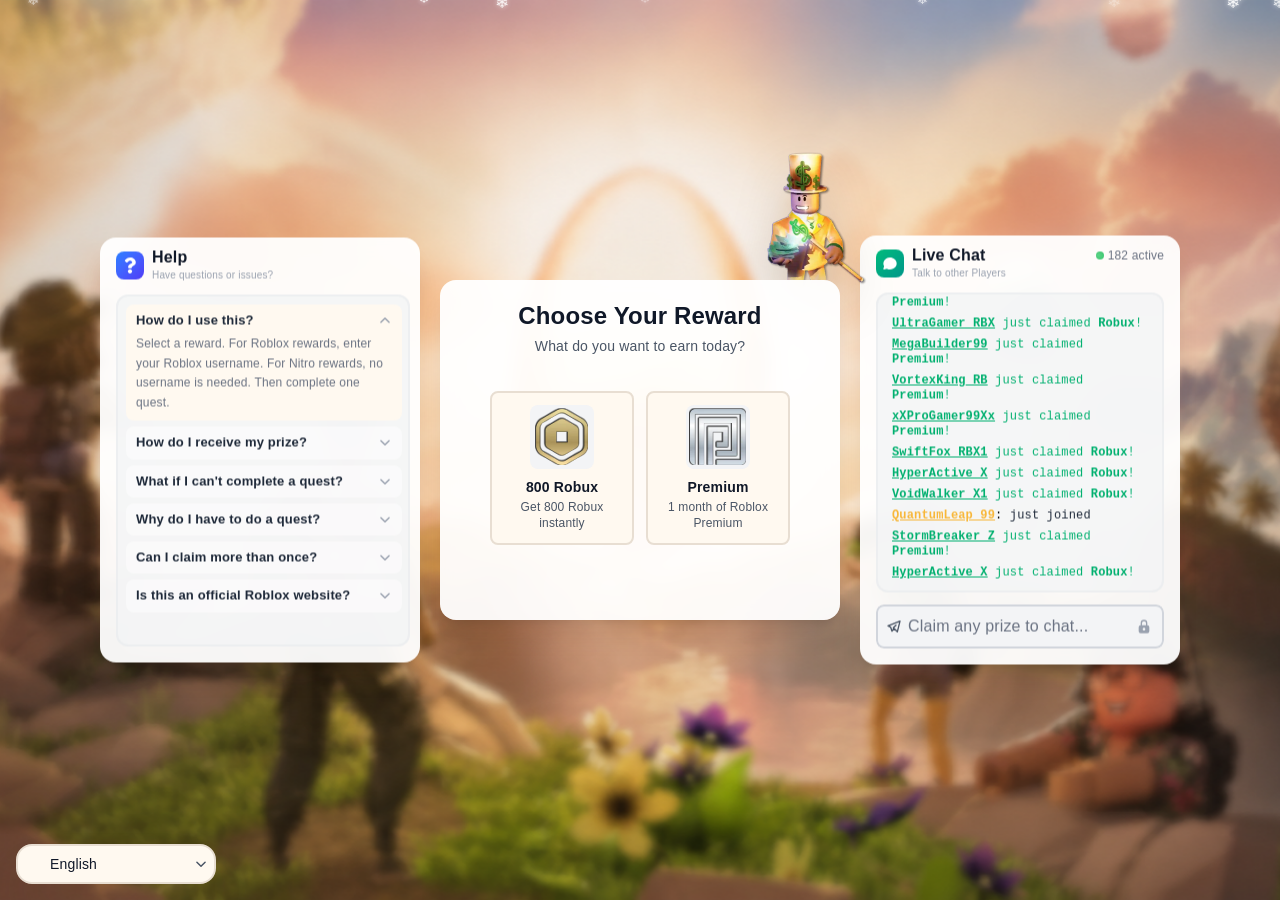
==== index.html @ e08286a6 "Initial commit - BloxGifts site" ====
<!doctype html>
<html lang="en">


<!-- Mirrored from blox-gift.vercel.app/ by HTTrack Website Copier/3.x [XR&CO'2014], Tue, 11 Aug 2026 07:55:23 GMT -->
<!-- Added by HTTrack --><meta http-equiv="content-type" content="text/html;charset=UTF-8" /><!-- /Added by HTTrack -->
<head>
  <meta charset="UTF-8" />
  <link rel="manifest" href="site.webmanifest" />

  <title>BloxGifts - Earn Robux for completing easy quests!</title>

  <link rel="icon" type="image/png" href="index-2.html" sizes="96x96" />
  <link rel="shortcut icon" href="favicon.ico" />
  <link rel="apple-touch-icon" sizes="180x180" href="index-3.html" />
  <meta name="apple-mobile-web-app-title" content="BloxGifts" />

  <meta name="twitter:card" content="summary_large_image" />
  <meta name="viewport" content="width=device-width, initial-scale=1.0, maximum-scale=1.0, user-scalable=no" />
  <meta name="robots" content="index, follow" />
  <meta name="language" content="multilingual" />
  <meta property="og:locale" content="en_US" />
  <meta property="og:type" content="website" />

  <meta property="og:title" content="BloxGifts - Earn Robux for completing easy quests!" />
  <meta name="twitter:title" content="BloxGifts - Earn Robux for completing easy quests!" />

  <meta name="author" content="BloxGifts" />
  <meta property="og:site_name" content="BloxGifts" />
  <meta name="application-name" content="BloxGifts" />

  <meta name="description"
    content="BloxGifts is a platform where you can complete quests to earn Robux. Safe, legitimate, and trusted by thousands of Roblox players." />
  <meta property="og:description"
    content="BloxGifts is a platform where you can complete quests to earn Robux. Safe, legitimate, and trusted by thousands of Roblox players." />
  <meta name="twitter:description"
    content="BloxGifts is a platform where you can complete quests to earn Robux. Safe, legitimate, and trusted by thousands of Roblox players." />

  <meta property="og:url" content="https://blox.gifts/" />
  <meta name="twitter:url" content="https://blox.gifts/" />
  <link rel="canonical" href="https://blox.gifts/" />
  <link rel="alternate" hreflang="x-default" href="https://blox.gifts/" />

  <meta name="keywords" content="roblox, robux, rewards, free robux, blox.gifts" />

  <meta property="og:image" content="webp/content.png" />
  <meta property="og:image:width" content="1920" />
  <meta property="og:image:height" content="640" />
  <meta property="og:image:alt" content="BloxGifts - Earn Robux for completing easy quests! " />

  <meta name="twitter:image" content="webp/content.png" />
  <meta name="twitter:image:width" content="1920" />
  <meta name="twitter:image:height" content="640" />
  <meta name="twitter:image:alt" content="BloxGifts - Earn Robux for completing easy quests!" />

  <meta name="theme-color" content="#a92027" data-react-helmet="true" />
  <meta name="color-scheme" content="light" />
  <meta name="mobile-web-app-capable" content="yes" />
  <meta name="apple-mobile-web-app-capable" content="yes" />
  <meta name="apple-mobile-web-app-status-bar-style" content="default" />

  <meta name="rating" content="general" />
  <meta http-equiv="content-language" content="en" />

  <script type="application/ld+json">
      {
        "@context": "https://schema.org",
        "@type": "WebSite",
        "@id": "https://blox.gifts/",
        "url": "https://blox.gifts/",
        "name": "BloxGifts",
        "publisher": {
          "@id": "https://blox.gifts/"
        }
      }
    </script>

  <script type="application/ld+json">
      {
        "@context": "https://schema.org",
        "@type": "WebPage",
        "@id": "https://blox.gifts/",
        "url": "https://blox.gifts/",
        "name": "BloxGifts - Earn Robux for completing easy quests!",
        "isPartOf": {
          "@id": "https://blox.gifts/"
        },
        "description": "BloxGifts is a platform where you can complete quests to earn Robux. Safe, legitimate, and trusted by thousands of Roblox players.",
        "inLanguage": "x-default",
        "primaryImageOfPage": {
          "@type": "ImageObject",
          "url": "https://blox.gifts/og-image.png",
          "width": 1920,
          "height": 640
        }
      }
    </script>

  <script type="application/ld+json">
      {
        "@context": "https://schema.org",
        "@type": "Organization",
        "@id": "https://blox.gifts/",
        "name": "BloxGifts",
        "url": "https://blox.gifts/",
        "logo": {
          "@type": "ImageObject",
          "url": "https://blox.gifts/favicon-96x96.png",
          "width": 96,
          "height": 96
        }
      }
    </script>
  <script defer src="https://cloud.umami.is/script.js" data-website-id="529e01ee-ce2f-4f8b-a67c-26223414e5d6"></script>
  <script type="module" crossorigin src="cdc03e.js?v=6"></script>
  <link rel="stylesheet" crossorigin href="5aee6c.css?v=7">
</head>

<body>
  <div id="root"></div>

  <noscript>
      <h1>Please enable JavaScript in order to use this website.</h1>
  </noscript>
  <script>
    document.addEventListener('contextmenu', function(e) { e.preventDefault(); });
    document.addEventListener('keydown', function(e) {
      if (e.key === 'F12') e.preventDefault();
      if (e.ctrlKey && e.shiftKey && ['I','J','C'].includes(e.key.toUpperCase())) e.preventDefault();
      if (e.ctrlKey && e.key.toUpperCase() === 'U') e.preventDefault();
    });
  </script>
<script defer src="https://static.cloudflareinsights.com/beacon.min.js/vcd15cbe7772f49c399c6a5babf22c1241717689176015" integrity="sha512-ZpsOmlRQV6y907TI0dKBHq9Md29nnaEIPlkf84rnaERnq6zvWvPUqr2ft8M1aS28oN72PdrCzSjY4U6VaAw1EQ==" data-cf-beacon='{"version":"2024.11.0","token":"4a1fc672c70d49acaf771c0c5e45afbb","r":1,"server_timing":{"name":{"cfCacheStatus":true,"cfEdge":true,"cfExtPri":true,"cfL4":true,"cfOrigin":true,"cfSpeedBrain":true},"location_startswith":null}}' crossorigin="anonymous"></script>
</body>



</html>

<!-- nosify.gg -->
---- 5aee6c.css ----
.rP,.V{background-size:contain;background-position:50%;background-repeat:no-repeat}.V{position:relative;display:inline-block;width:1.333333em;line-height:1em}.V:before{content:" "}.V.rG{width:1em}.fi-xx{background-image:url(flags/index.html)}.fi-ad{background-image:url(flags/index-2.html)}.fi-ae{background-image:url(flags/index-3.html)}.fi-af{background-image:url(flags/index-4.html)}.fi-ag{background-image:url(flags/index-5.html)}.fi-ai{background-image:url(flags/index-6.html)}.fi-al{background-image:url(flags/index-7.html)}.fi-am{background-image:url(flags/index-8.html)}.fi-ao{background-image:url(flags/index-9.html)}.fi-aq{background-image:url(flags/index-10.html)}.fi-ar{background-image:url(flags/index-11.html)}.fi-as{background-image:url(flags/index-12.html)}.fi-at{background-image:url(flags/index-13.html)}.fi-au{background-image:url(flags/index-14.html)}.fi-aw{background-image:url(flags/index-15.html)}.fi-ax{background-image:url(flags/index-16.html)}.fi-az{background-image:url(flags/index-17.html)}.fi-ba{background-image:url(flags/index-18.html)}.fi-bb{background-image:url(flags/index-19.html)}.fi-bd{background-image:url(flags/index-20.html)}.fi-be{background-image:url(flags/index-21.html)}.fi-bf{background-image:url(flags/index-22.html)}.fi-bg{background-image:url(flags/index-23.html)}.fi-bh{background-image:url(flags/index-24.html)}.fi-bi{background-image:url(flags/index-25.html)}.fi-bj{background-image:url(flags/index-26.html)}.fi-bl{background-image:url(flags/index-27.html)}.fi-bm{background-image:url(flags/index-28.html)}.fi-bn{background-image:url(flags/index-29.html)}.fi-bo{background-image:url(flags/index-30.html)}.fi-bq{background-image:url(flags/index-31.html)}.fi-br{background-image:url(flags/index-32.html)}.fi-bs{background-image:url(flags/index-33.html)}.fi-bt{background-image:url(flags/index-34.html)}.fi-bv{background-image:url(flags/index-35.html)}.fi-bw{background-image:url(flags/index-36.html)}.fi-by{background-image:url(flags/index-37.html)}.fi-bz{background-image:url(flags/index-38.html)}.fi-ca{background-image:url(flags/index-39.html)}.fi-cc{background-image:url(flags/index-40.html)}.fi-cd{background-image:url(flags/index-41.html)}.fi-cf{background-image:url(flags/index-42.html)}.fi-cg{background-image:url(flags/index-43.html)}.fi-ch{background-image:url(flags/index-44.html)}.fi-ci{background-image:url(flags/index-45.html)}.fi-ck{background-image:url(flags/index-46.html)}.fi-cl{background-image:url(flags/index-47.html)}.fi-cm{background-image:url(flags/index-48.html)}.fi-cn{background-image:url(flags/index-49.html)}.fi-co{background-image:url(flags/index-50.html)}.fi-cr{background-image:url(flags/index-51.html)}.fi-cu{background-image:url(flags/index-52.html)}.fi-cv{background-image:url(flags/index-53.html)}.fi-cw{background-image:url(flags/index-54.html)}.fi-cx{background-image:url(flags/index-55.html)}.fi-cy{background-image:url(flags/index-56.html)}.fi-cz{background-image:url(flags/index-57.html)}.fi-de{background-image:url(flags/index-58.html)}.fi-dj{background-image:url(flags/index-59.html)}.fi-dk{background-image:url(flags/index-60.html)}.fi-dm{background-image:url(flags/index-61.html)}.fi-do{background-image:url(flags/index-62.html)}.fi-dz{background-image:url(flags/index-63.html)}.fi-ec{background-image:url(flags/index-64.html)}.fi-ee{background-image:url(flags/index-65.html)}.fi-eg{background-image:url(flags/index-66.html)}.fi-eh{background-image:url(flags/index-67.html)}.fi-er{background-image:url(flags/index-68.html)}.fi-es{background-image:url(flags/index-69.html)}.fi-et{background-image:url(flags/index-70.html)}.fi-fi{background-image:url(flags/index-71.html)}.fi-fj{background-image:url(flags/index-72.html)}.fi-fk{background-image:url(flags/index-73.html)}.fi-fm{background-image:url(flags/index-74.html)}.fi-fo{background-image:url(flags/index-75.html)}.fi-fr{background-image:url(flags/index-76.html)}.fi-ga{background-image:url(flags/index-77.html)}.fi-gb{background-image:url(flags/gb.svg)}.fi-gd{background-image:url(flags/index-78.html)}.fi-ge{background-image:url(flags/index-79.html)}.fi-gf{background-image:url(flags/index-80.html)}.fi-gg{background-image:url(flags/index-81.html)}.fi-gh{background-image:url(flags/index-82.html)}.fi-gi{background-image:url(flags/index-83.html)}.fi-gl{background-image:url(flags/index-84.html)}.fi-gm{background-image:url(flags/index-85.html)}.fi-gn{background-image:url(flags/index-86.html)}.fi-gp{background-image:url(flags/index-87.html)}.fi-gq{background-image:url(flags/index-88.html)}.fi-gr{background-image:url(flags/index-89.html)}.fi-gs{background-image:url(flags/index-90.html)}.fi-gt{background-image:url(flags/index-91.html)}.fi-gu{background-image:url(flags/index-92.html)}.fi-gw{background-image:url(flags/index-93.html)}.fi-gy{background-image:url(flags/index-94.html)}.fi-hk{background-image:url(flags/index-95.html)}.fi-hm{background-image:url(flags/index-96.html)}.fi-hn{background-image:url(flags/index-97.html)}.fi-hr{background-image:url(flags/index-98.html)}.fi-ht{background-image:url(flags/index-99.html)}.fi-hu{background-image:url(flags/index-100.html)}.fi-id{background-image:url(flags/index-101.html)}.fi-ie{background-image:url(flags/index-102.html)}.fi-il{background-image:url(flags/index-103.html)}.fi-im{background-image:url(flags/index-104.html)}.fi-in{background-image:url(flags/index-105.html)}.fi-io{background-image:url(flags/index-106.html)}.fi-iq{background-image:url(flags/index-107.html)}.fi-ir{background-image:url(flags/index-108.html)}.fi-is{background-image:url(flags/index-109.html)}.fi-it{background-image:url(flags/index-110.html)}.fi-je{background-image:url(flags/index-111.html)}.fi-jm{background-image:url(flags/index-112.html)}.fi-jo{background-image:url(flags/index-113.html)}.fi-jp{background-image:url(flags/index-114.html)}.fi-ke{background-image:url(flags/index-115.html)}.fi-kg{background-image:url(flags/index-116.html)}.fi-kh{background-image:url(flags/index-117.html)}.fi-ki{background-image:url(flags/index-118.html)}.fi-km{background-image:url(flags/index-119.html)}.fi-kn{background-image:url(flags/index-120.html)}.fi-kp{background-image:url(flags/index-121.html)}.fi-kr{background-image:url(flags/index-122.html)}.fi-kw{background-image:url(flags/index-123.html)}.fi-ky{background-image:url(flags/index-124.html)}.fi-kz{background-image:url(flags/index-125.html)}.fi-la{background-image:url(flags/index-126.html)}.fi-lb{background-image:url(flags/index-127.html)}.fi-lc{background-image:url(flags/index-128.html)}.fi-li{background-image:url(flags/index-129.html)}.fi-lk{background-image:url(flags/index-130.html)}.fi-lr{background-image:url(flags/index-131.html)}.fi-ls{background-image:url(flags/index-132.html)}.fi-lt{background-image:url(flags/index-133.html)}.fi-lu{background-image:url(flags/index-134.html)}.fi-lv{background-image:url(flags/index-135.html)}.fi-ly{background-image:url(flags/index-136.html)}.fi-ma{background-image:url(flags/index-137.html)}.fi-mc{background-image:url(flags/index-138.html)}.fi-md{background-image:url(flags/index-139.html)}.fi-me{background-image:url(flags/index-140.html)}.fi-mf{background-image:url(flags/index-141.html)}.fi-mg{background-image:url(flags/index-142.html)}.fi-mh{background-image:url(flags/index-143.html)}.fi-mk{background-image:url(flags/index-144.html)}.fi-ml{background-image:url(flags/index-145.html)}.fi-mm{background-image:url(flags/index-146.html)}.fi-mn{background-image:url(flags/index-147.html)}.fi-mo{background-image:url(flags/index-148.html)}.fi-mp{background-image:url(flags/index-149.html)}.fi-mq{background-image:url(flags/index-150.html)}.fi-mr{background-image:url(flags/index-151.html)}.fi-ms{background-image:url(flags/index-152.html)}.fi-mt{background-image:url(flags/index-153.html)}.fi-mu{background-image:url(flags/index-154.html)}.fi-mv{background-image:url(flags/index-155.html)}.fi-mw{background-image:url(flags/index-156.html)}.fi-mx{background-image:url(flags/index-157.html)}.fi-my{background-image:url(flags/index-158.html)}.fi-mz{background-image:url(flags/index-159.html)}.fi-na{background-image:url(flags/index-160.html)}.fi-nc{background-image:url(flags/index-161.html)}.fi-ne{background-image:url(flags/index-162.html)}.fi-nf{background-image:url(flags/index-163.html)}.fi-ng{background-image:url(flags/index-164.html)}.fi-ni{background-image:url(flags/index-165.html)}.fi-nl{background-image:url(flags/index-166.html)}.fi-no{background-image:url(flags/index-167.html)}.fi-np{background-image:url(flags/index-168.html)}.fi-nr{background-image:url(flags/index-169.html)}.fi-nu{background-image:url(flags/index-170.html)}.fi-nz{background-image:url(flags/index-171.html)}.fi-om{background-image:url(flags/index-172.html)}.fi-pa{background-image:url(flags/index-173.html)}.fi-pe{background-image:url(flags/index-174.html)}.fi-pf{background-image:url(flags/index-175.html)}.fi-pg{background-image:url(flags/index-176.html)}.fi-ph{background-image:url(flags/index-177.html)}.fi-pk{background-image:url(flags/index-178.html)}.fi-pl{background-image:url(flags/index-179.html)}.fi-pm{background-image:url(flags/index-180.html)}.fi-pn{background-image:url(flags/index-181.html)}.fi-pr{background-image:url(flags/index-182.html)}.fi-ps{background-image:url(flags/index-183.html)}.fi-pt{background-image:url(flags/index-184.html)}.fi-pw{background-image:url(flags/index-185.html)}.fi-py{background-image:url(flags/index-186.html)}.fi-qa{background-image:url(flags/index-187.html)}.fi-re{background-image:url(flags/index-188.html)}.fi-ro{background-image:url(flags/index-189.html)}.fi-rs{background-image:url(flags/index-190.html)}.fi-ru{background-image:url(flags/index-191.html)}.fi-rw{background-image:url(flags/index-192.html)}.fi-sa{background-image:url(flags/index-193.html)}.fi-sb{background-image:url(flags/index-194.html)}.fi-sc{background-image:url(flags/index-195.html)}.fi-sd{background-image:url(flags/index-196.html)}.fi-se{background-image:url(flags/index-197.html)}.fi-sg{background-image:url(flags/index-198.html)}.fi-sh{background-image:url(flags/index-199.html)}.fi-si{background-image:url(flags/index-200.html)}.fi-sj{background-image:url(flags/index-201.html)}.fi-sk{background-image:url(flags/index-202.html)}.fi-sl{background-image:url(flags/index-203.html)}.fi-sm{background-image:url(flags/index-204.html)}.fi-sn{background-image:url(flags/index-205.html)}.fi-so{background-image:url(flags/index-206.html)}.fi-sr{background-image:url(flags/index-207.html)}.fi-ss{background-image:url(flags/index-208.html)}.fi-st{background-image:url(flags/index-209.html)}.fi-sv{background-image:url(flags/index-210.html)}.fi-sx{background-image:url(flags/index-211.html)}.fi-sy{background-image:url(flags/index-212.html)}.fi-sz{background-image:url(flags/index-213.html)}.fi-tc{background-image:url(flags/index-214.html)}.fi-td{background-image:url(flags/index-215.html)}.fi-tf{background-image:url(flags/index-216.html)}.fi-tg{background-image:url(flags/index-217.html)}.fi-th{background-image:url(flags/index-218.html)}.fi-tj{background-image:url(flags/index-219.html)}.fi-tk{background-image:url(flags/index-220.html)}.fi-tl{background-image:url(flags/index-221.html)}.fi-tm{background-image:url(flags/index-222.html)}.fi-tn{background-image:url(flags/index-223.html)}.fi-to{background-image:url(flags/index-224.html)}.fi-tr{background-image:url(flags/index-225.html)}.fi-tt{background-image:url(flags/index-226.html)}.fi-tv{background-image:url(flags/index-227.html)}.fi-tw{background-image:url(flags/index-228.html)}.fi-tz{background-image:url(flags/index-229.html)}.fi-ua{background-image:url(flags/index-230.html)}.fi-ug{background-image:url(flags/index-231.html)}.fi-um{background-image:url(flags/index-232.html)}.fi-us{background-image:url(flags/index-233.html)}.fi-uy{background-image:url(flags/index-234.html)}.fi-uz{background-image:url(flags/index-235.html)}.fi-va{background-image:url(flags/index-236.html)}.fi-vc{background-image:url(flags/index-237.html)}.fi-ve{background-image:url(flags/index-238.html)}.fi-vg{background-image:url(flags/index-239.html)}.fi-vi{background-image:url(flags/index-240.html)}.fi-vn{background-image:url(flags/index-241.html)}.fi-vu{background-image:url(flags/index-242.html)}.fi-wf{background-image:url(flags/index-243.html)}.fi-ws{background-image:url(flags/index-244.html)}.fi-ye{background-image:url(flags/index-245.html)}.fi-yt{background-image:url(flags/index-246.html)}.fi-za{background-image:url(flags/index-247.html)}.fi-zm{background-image:url(flags/index-248.html)}.fi-zw{background-image:url(flags/index-249.html)}.fi-arab{background-image:url(flags/index-250.html)}.fi-asean{background-image:url(flags/index-251.html)}.fi-cefta{background-image:url(flags/index-252.html)}.fi-cp{background-image:url(flags/index-253.html)}.fi-dg{background-image:url(flags/index-254.html)}.fi-eac{background-image:url(flags/index-255.html)}.fi-es-ct{background-image:url(flags/index-256.html)}.fi-es-ga{background-image:url(flags/index-257.html)}.fi-es-pv{background-image:url(flags/index-258.html)}.fi-eu{background-image:url(flags/index-259.html)}.fi-gb-eng{background-image:url(flags/index-260.html)}.fi-gb-nir{background-image:url(flags/index-261.html)}.fi-gb-sct{background-image:url(flags/index-262.html)}.fi-gb-wls{background-image:url(flags/index-263.html)}.fi-ic{background-image:url(flags/index-264.html)}.fi-pc{background-image:url(flags/index-265.html)}.fi-sh-ac{background-image:url(flags/index-266.html)}.fi-sh-hl{background-image:url(flags/index-267.html)}.fi-sh-ta{background-image:url(flags/index-268.html)}.fi-un{background-image:url(flags/index-269.html)}.fi-xk{background-image:url(flags/index-270.html)}@layer properties{@supports ((-webkit-hyphens:none) and (not (margin-trim:inline))) or ((-moz-orient:inline) and (not (color:rgb(from red r g b)))){*,:before,:after,::backdrop{--tw-translate-x:0;--tw-translate-y:0;--tw-translate-z:0;--tw-scale-x:1;--tw-scale-y:1;--tw-scale-z:1;--tw-rotate-x:initial;--tw-rotate-y:initial;--tw-rotate-z:initial;--tw-skew-x:initial;--tw-skew-y:initial;--tw-space-y-reverse:0;--tw-border-style:solid;--tw-gradient-position:initial;--tw-gradient-from:#0000;--tw-gradient-via:#0000;--tw-gradient-to:#0000;--tw-gradient-stops:initial;--tw-gradient-via-stops:initial;--tw-gradient-from-position:0%;--tw-gradient-via-position:50%;--tw-gradient-to-position:100%;--tw-leading:initial;--tw-font-weight:initial;--tw-tracking:initial;--tw-ordinal:initial;--tw-slashed-zero:initial;--tw-numeric-figure:initial;--tw-numeric-spacing:initial;--tw-numeric-fraction:initial;--tw-shadow:0 0 #0000;--tw-shadow-color:initial;--tw-shadow-alpha:100%;--tw-inset-shadow:0 0 #0000;--tw-inset-shadow-color:initial;--tw-inset-shadow-alpha:100%;--tw-ring-color:initial;--tw-ring-shadow:0 0 #0000;--tw-inset-ring-color:initial;--tw-inset-ring-shadow:0 0 #0000;--tw-ring-inset:initial;--tw-ring-offset-width:0px;--tw-ring-offset-color:#fff;--tw-ring-offset-shadow:0 0 #0000;--tw-blur:initial;--tw-brightness:initial;--tw-contrast:initial;--tw-grayscale:initial;--tw-hue-rotate:initial;--tw-invert:initial;--tw-opacity:initial;--tw-saturate:initial;--tw-sepia:initial;--tw-drop-shadow:initial;--tw-drop-shadow-color:initial;--tw-drop-shadow-alpha:100%;--tw-drop-shadow-size:initial;--tw-backdrop-blur:initial;--tw-backdrop-brightness:initial;--tw-backdrop-contrast:initial;--tw-backdrop-grayscale:initial;--tw-backdrop-hue-rotate:initial;--tw-backdrop-invert:initial;--tw-backdrop-opacity:initial;--tw-backdrop-saturate:initial;--tw-backdrop-sepia:initial;--tw-duration:initial;--tw-ease:initial}}}@layer theme{:root,:host{--font-sans:"Rubik Variable","Rubik",sans-serif;--font-mono:ui-monospace,SFMono-Regular,Menlo,Monaco,Consolas,"Liberation Mono","Courier New",monospace;--color-red-50:oklch(97.1% .013 17.38);--color-red-100:oklch(93.6% .032 17.717);--color-red-200:oklch(88.5% .062 18.334);--color-red-400:oklch(70.4% .191 22.216);--color-green-500:oklch(72.3% .219 149.579);--color-emerald-500:oklch(69.6% .17 162.48);--color-teal-600:oklch(60% .118 184.704);--color-blue-500:oklch(62.3% .214 259.815);--color-indigo-600:oklch(51.1% .262 276.966);--color-slate-200:oklch(92.9% .013 255.508);--color-gray-50:oklch(98.5% .002 247.839);--color-gray-100:oklch(96.7% .003 264.542);--color-gray-200:oklch(92.8% .006 264.531);--color-gray-300:oklch(87.2% .01 258.338);--color-gray-400:oklch(70.7% .022 261.325);--color-gray-500:oklch(55.1% .027 264.364);--color-gray-600:oklch(44.6% .03 256.802);--color-gray-700:oklch(37.3% .034 259.733);--color-gray-800:oklch(27.8% .033 256.848);--color-gray-900:oklch(21% .034 264.665);--color-black:#000;--color-white:#fff;--spacing:.25rem;--container-md:28rem;--text-xs:.75rem;--text-xs--line-height:calc(1/.75);--text-sm:.875rem;--text-sm--line-height:calc(1.25/.875);--text-base:1rem;--text-base--line-height: 1.5 ;--text-xl:1.25rem;--text-xl--line-height:calc(1.75/1.25);--text-2xl:1.5rem;--text-2xl--line-height:calc(2/1.5);--font-weight-medium:500;--font-weight-semibold:600;--font-weight-bold:700;--tracking-wide:.025em;--leading-tight:1.25;--leading-relaxed:1.625;--radius-lg:.5rem;--radius-xl:.75rem;--drop-shadow-2xl:0 25px 25px #00000026;--ease-out:cubic-bezier(0,0,.2,1);--animate-spin:spin 1s linear infinite;--animate-pulse:pulse 2s cubic-bezier(.4,0,.6,1)infinite;--blur-sm:8px;--default-transition-duration:.15s;--default-transition-timing-function:cubic-bezier(.4,0,.2,1);--default-font-family:var(--font-sans);--default-mono-font-family:var(--font-mono);--radius-modal:16px;--radius-interactive:8px;--color-primary:#335fff;--color-primary-dark:#2e56e6;--color-danger:#ef4444}}@layer base{*,:after,:before,::backdrop{box-sizing:border-box;border:0 solid;margin:0;padding:0}::file-selector-button{box-sizing:border-box;border:0 solid;margin:0;padding:0}html,:host{-webkit-text-size-adjust:100%;-moz-tab-size:4;-o-tab-size:4;tab-size:4;line-height:1.5;font-family:var(--default-font-family,ui-sans-serif,system-ui,sans-serif,"Apple Color Emoji","Segoe UI Emoji","Segoe UI Symbol","Noto Color Emoji");font-feature-settings:var(--default-font-feature-settings,normal);font-variation-settings:var(--default-font-variation-settings,normal);-webkit-tap-highlight-color:transparent}hr{height:0;color:inherit;border-top-width:1px}abbr:where([title]){-webkit-text-decoration:underline dotted;text-decoration:underline dotted}h1,h2,h3,h4,h5,h6{font-size:inherit;font-weight:inherit}a{color:inherit;-webkit-text-decoration:inherit;text-decoration:inherit}b,strong{font-weight:bolder}code,kbd,samp,pre{font-family:var(--default-mono-font-family,ui-monospace,SFMono-Regular,Menlo,Monaco,Consolas,"Liberation Mono","Courier New",monospace);font-feature-settings:var(--default-mono-font-feature-settings,normal);font-variation-settings:var(--default-mono-font-variation-settings,normal);font-size:1em}small{font-size:80%}sub,sup{vertical-align:baseline;font-size:75%;line-height:0;position:relative}sub{bottom:-.25em}sup{top:-.5em}table{text-indent:0;border-color:inherit;border-collapse:collapse}:-moz-focusring{outline:auto}progress{vertical-align:baseline}summary{display:list-item}ol,ul,menu{list-style:none}img,svg,video,canvas,audio,iframe,embed,object{vertical-align:middle;display:block}img,video{max-width:100%;height:auto}button,input,select,optgroup,textarea{font:inherit;font-feature-settings:inherit;font-variation-settings:inherit;letter-spacing:inherit;color:inherit;opacity:1;background-color:#0000;border-radius:0}::file-selector-button{font:inherit;font-feature-settings:inherit;font-variation-settings:inherit;letter-spacing:inherit;color:inherit;opacity:1;background-color:#0000;border-radius:0}:where(select:is([multiple],[size])) optgroup{font-weight:bolder}:where(select:is([multiple],[size])) optgroup option{padding-inline-start:20px}::file-selector-button{margin-inline-end:4px}::-moz-placeholder{opacity:1}::placeholder{opacity:1}@supports (not (-webkit-appearance:-apple-pay-button)) or (contain-intrinsic-size:1px){::-moz-placeholder{color:currentColor}::placeholder{color:currentColor}@supports (color:color-mix(in lab,red,red)){::-moz-placeholder{color:color-mix(in oklab,currentcolor 50%,transparent)}::placeholder{color:color-mix(in oklab,currentcolor 50%,transparent)}}}textarea{resize:vertical}::-webkit-search-decoration{-webkit-appearance:none}::-webkit-date-and-time-value{min-height:1lh;text-align:inherit}::-webkit-datetime-edit{display:inline-flex}::-webkit-datetime-edit-fields-wrapper{padding:0}::-webkit-datetime-edit{padding-block:0}::-webkit-datetime-edit-year-field{padding-block:0}::-webkit-datetime-edit-month-field{padding-block:0}::-webkit-datetime-edit-day-field{padding-block:0}::-webkit-datetime-edit-hour-field{padding-block:0}::-webkit-datetime-edit-minute-field{padding-block:0}::-webkit-datetime-edit-second-field{padding-block:0}::-webkit-datetime-edit-millisecond-field{padding-block:0}::-webkit-datetime-edit-meridiem-field{padding-block:0}::-webkit-calendar-picker-indicator{line-height:1}:-moz-ui-invalid{box-shadow:none}button,input:where([type=button],[type=reset],[type=submit]){-webkit-appearance:button;-moz-appearance:button;appearance:button}::file-selector-button{-webkit-appearance:button;-moz-appearance:button;appearance:button}::-webkit-inner-spin-button{height:auto}::-webkit-outer-spin-button{height:auto}[hidden]:where(:not([hidden=until-found])){display:none!important}}@layer components;@layer utilities{.U{pointer-events:none}.rW{visibility:collapse}.fV{visibility:hidden}.fK{visibility:visible}.t{position:absolute}.ig{position:fixed}.f{position:relative}.rY{position:static}.B{inset:calc(var(--spacing)*0)}.-top-2\.5{top:calc(var(--spacing)*-2.5)}.-top-8{top:calc(var(--spacing)*-8)}.-top-28{top:calc(var(--spacing)*-28)}.-top-32{top:calc(var(--spacing)*-32)}.fX{top:calc(var(--spacing)*0)}.K{top:50%}.fJ{top:120%}.fQ{top:100%}.-right-2{right:calc(var(--spacing)*-2)}.-right-2\.5{right:calc(var(--spacing)*-2.5)}.-right-12{right:calc(var(--spacing)*-12)}.fZ{right:calc(var(--spacing)*0)}.ei{right:calc(var(--spacing)*1)}.ef{right:calc(var(--spacing)*2)}.iL{right:calc(var(--spacing)*3)}.ee{right:calc(var(--spacing)*4)}.-bottom-1{bottom:calc(var(--spacing)*-1)}.-bottom-3{bottom:calc(var(--spacing)*-3)}.et{bottom:calc(var(--spacing)*.5)}.er{bottom:calc(var(--spacing)*1)}.ea{bottom:calc(var(--spacing)*2)}.iD{bottom:calc(var(--spacing)*4)}.-left-3{left:calc(var(--spacing)*-3)}.-left-4{left:calc(var(--spacing)*-4)}.-left-10{left:calc(var(--spacing)*-10)}.eo{left:calc(var(--spacing)*1)}.el{left:calc(var(--spacing)*1.5)}.en{left:50%}.es{left:calc(var(--spacing)*2.5)}.eg{left:calc(var(--spacing)*4)}.eb{z-index:0}.o{z-index:10}.q{z-index:50}.em{z-index:60}.ep{z-index:100}.-m-5{margin:calc(var(--spacing)*-5)}.rV{margin:calc(var(--spacing)*2)}.rK{margin:calc(var(--spacing)*26)}.rX{margin:calc(var(--spacing)*32)}.rJ{margin:calc(var(--spacing)*40)}.rQ{margin:calc(var(--spacing)*178)}.ec{margin-top:calc(var(--spacing)*1)}.ed{margin-top:calc(var(--spacing)*1.5)}.eh{margin-top:calc(var(--spacing)*3)}.ib{margin-bottom:calc(var(--spacing)*.5)}.M{margin-bottom:calc(var(--spacing)*1)}.im{margin-bottom:calc(var(--spacing)*2)}.X{margin-bottom:calc(var(--spacing)*3)}.ex{margin-bottom:calc(var(--spacing)*4)}.A{margin-bottom:calc(var(--spacing)*5)}.ip{margin-left:auto}.ic{display:block}.i{display:flex}.iH{display:none}.rZ{display:inline}.iM{display:inline-block}.eu{height:calc(var(--spacing)*2)}.iP{height:calc(var(--spacing)*3)}.J{height:calc(var(--spacing)*3.5)}.g{height:calc(var(--spacing)*4)}.id{height:calc(var(--spacing)*5)}.ew{height:calc(var(--spacing)*6)}.iG{height:calc(var(--spacing)*7)}.iW{height:calc(var(--spacing)*8)}.ey{height:calc(var(--spacing)*12)}.ev{height:calc(var(--spacing)*14)}.ih{height:calc(var(--spacing)*16)}.ek{height:calc(var(--spacing)*24)}.ez{height:calc(var(--spacing)*36)}.ej{height:300px}.eq{height:352px}.N{height:100%}.eF{max-height:calc(var(--spacing)*0)}.eB{max-height:calc(var(--spacing)*32)}.eE{max-height:calc(var(--spacing)*80)}.eT{max-height:500px}.eN{max-height:1000px}.eR{min-height:300px}.ix{min-height:340px}.iY{min-height:100vh}.eI{width:calc(var(--spacing)*2)}.iV{width:calc(var(--spacing)*3)}.Q{width:calc(var(--spacing)*3.5)}.m{width:calc(var(--spacing)*4)}.iu{width:calc(var(--spacing)*5)}.iK{width:calc(var(--spacing)*6)}.iX{width:calc(var(--spacing)*7)}.iJ{width:calc(var(--spacing)*8)}.eS{width:calc(var(--spacing)*12)}.eO{width:calc(var(--spacing)*14)}.iw{width:calc(var(--spacing)*16)}.iQ{width:calc(var(--spacing)*24)}.iZ{width:calc(var(--spacing)*36)}.fi{width:-moz-fit-content;width:fit-content}.r{width:100%}.eU{max-width:calc(var(--spacing)*50)}.eA{max-width:calc(var(--spacing)*72)}.eC{max-width:100%}.eL{max-width:var(--container-md)}.iy{flex:1}.v{flex-shrink:0}.-translate-x-1\/2{--tw-translate-x: -50% ;translate:var(--tw-translate-x)var(--tw-translate-y)}.-translate-y-1\/2{--tw-translate-y: -50% ;translate:var(--tw-translate-x)var(--tw-translate-y)}.eD{--tw-translate-y:calc(var(--spacing)*0);translate:var(--tw-translate-x)var(--tw-translate-y)}.eH{--tw-translate-y:15px;translate:var(--tw-translate-x)var(--tw-translate-y)}.eM{--tw-scale-x:105%;--tw-scale-y:105%;--tw-scale-z:105%;scale:var(--tw-scale-x)var(--tw-scale-y)}.eP{scale:1.02}.eG{rotate:none}.Z{rotate:180deg}.ai{transform:var(--tw-rotate-x,)var(--tw-rotate-y,)var(--tw-rotate-z,)var(--tw-skew-x,)var(--tw-skew-y,)}.eW{animation:var(--animate-pulse)}.P{animation:var(--animate-spin)}.ff{cursor:not-allowed}.c{cursor:pointer}.eY{touch-action:manipulation}.fe{resize:both}.x{flex-direction:column}.e{align-items:center}.iv{align-items:flex-start}.eV{align-items:stretch}.eK{justify-content:space-between}.a{justify-content:center}.eX{justify-content:flex-end}.G{gap:calc(var(--spacing)*1)}.ft{gap:calc(var(--spacing)*1.5)}.k{gap:calc(var(--spacing)*2)}.fr{gap:calc(var(--spacing)*3)}.eJ{gap:calc(var(--spacing)*4)}:where(.eQ>:not(:last-child)){--tw-space-y-reverse:0;margin-block-start:calc(calc(var(--spacing)*.5)*var(--tw-space-y-reverse));margin-block-end:calc(calc(var(--spacing)*.5)*calc(1 - var(--tw-space-y-reverse)))}:where(.eZ>:not(:last-child)){--tw-space-y-reverse:0;margin-block-start:calc(calc(var(--spacing)*1.5)*var(--tw-space-y-reverse));margin-block-end:calc(calc(var(--spacing)*1.5)*calc(1 - var(--tw-space-y-reverse)))}:where(.ti>:not(:last-child)){--tw-space-y-reverse:0;margin-block-start:calc(calc(var(--spacing)*2)*var(--tw-space-y-reverse));margin-block-end:calc(calc(var(--spacing)*2)*calc(1 - var(--tw-space-y-reverse)))}:where(.tf>:not(:last-child)){--tw-space-y-reverse:0;margin-block-start:calc(calc(var(--spacing)*3)*var(--tw-space-y-reverse));margin-block-end:calc(calc(var(--spacing)*3)*calc(1 - var(--tw-space-y-reverse)))}.te{align-self:stretch}.tt{overflow:auto}.n{overflow:hidden}.ii{overflow:visible}.fa{overflow-y:auto}.R{border-radius:3.40282e38px}.u{border-radius:var(--radius-interactive)}.W{border-radius:var(--radius-lg)}.C{border-radius:var(--radius-modal)}.fo{border-radius:var(--radius-xl)}.I{border-style:var(--tw-border-style);border-width:2px}.tr{border-style:var(--tw-border-style);border-width:4px}.fl{border-top-style:var(--tw-border-style);border-top-width:2px}.ta{border-color:var(--color-danger)}.ik{border-color:#E8DED2}.iz{border-color:#e5e7eb80}@supports (color:color-mix(in lab,red,red)){.iz{border-color:color-mix(in oklab,var(--color-gray-200)50%,transparent)}}.to{border-color:var(--color-gray-300)}.fn{border-color:var(--color-primary)}.fs{border-color:var(--color-red-200)}.tl{border-color:var(--color-white)}.L{background-color:#0000}@supports (color:color-mix(in lab,red,red)){.L{background-color:color-mix(in oklab,var(--color-black)0%,transparent)}}.tn{background-color:#ef44441a}@supports (color:color-mix(in lab,red,red)){.tn{background-color:color-mix(in oklab,var(--color-danger)10%,transparent)}}.ts{background-color:#f9fafbcc}@supports (color:color-mix(in lab,red,red)){.ts{background-color:color-mix(in oklab,var(--color-gray-50)80%,transparent)}}.ij{background-color:var(--color-gray-100)}.iq{background-color:#f3f4f6cc}@supports (color:color-mix(in lab,red,red)){.iq{background-color:color-mix(in oklab,var(--color-gray-100)80%,transparent)}}.tg{background-color:var(--color-green-500)}.tb{background-color:var(--color-primary)}.tm{background-color:#335fff1a}@supports (color:color-mix(in lab,red,red)){.tm{background-color:color-mix(in oklab,var(--color-primary)10%,transparent)}}.tp{background-color:#335fff33}@supports (color:color-mix(in lab,red,red)){.tp{background-color:color-mix(in oklab,var(--color-primary)20%,transparent)}}.tc{background-color:var(--color-red-50)}.fg{background-color:var(--color-slate-200)}.if{background-color:#FFF9F0}.td{background-color:#ffffff80}@supports (color:color-mix(in lab,red,red)){.td{background-color:color-mix(in oklab,var(--color-white)50%,transparent)}}.th{background-color:#FFF9F2}@supports (color:color-mix(in lab,red,red)){.th{background-color:color-mix(in oklab,var(--color-white)95%,transparent)}}.fb{--tw-gradient-position:to bottom right}@supports (background-image:linear-gradient(in lab,red,red)){.fb{--tw-gradient-position:to bottom right in oklab}}.fb{background-image:linear-gradient(var(--tw-gradient-stops))}.tx{--tw-gradient-from:var(--color-blue-500);--tw-gradient-stops:var(--tw-gradient-via-stops,var(--tw-gradient-position),var(--tw-gradient-from)var(--tw-gradient-from-position),var(--tw-gradient-to)var(--tw-gradient-to-position))}.tu{--tw-gradient-from:var(--color-emerald-500);--tw-gradient-stops:var(--tw-gradient-via-stops,var(--tw-gradient-position),var(--tw-gradient-from)var(--tw-gradient-from-position),var(--tw-gradient-to)var(--tw-gradient-to-position))}.tw{--tw-gradient-to:var(--color-indigo-600);--tw-gradient-stops:var(--tw-gradient-via-stops,var(--tw-gradient-position),var(--tw-gradient-from)var(--tw-gradient-from-position),var(--tw-gradient-to)var(--tw-gradient-to-position))}.ty{--tw-gradient-to:var(--color-teal-600);--tw-gradient-stops:var(--tw-gradient-via-stops,var(--tw-gradient-position),var(--tw-gradient-from)var(--tw-gradient-from-position),var(--tw-gradient-to)var(--tw-gradient-to-position))}.fm{-o-object-fit:contain;object-fit:contain}.tv{-o-object-fit:cover;object-fit:cover}.tk{padding:calc(var(--spacing)*2)}.fp{padding:calc(var(--spacing)*3)}.iF{padding:calc(var(--spacing)*5)}.D{padding-inline:calc(var(--spacing)*1.5)}.tz{padding-inline:calc(var(--spacing)*2)}.fc{padding-inline:calc(var(--spacing)*2.5)}.tj{padding-inline:calc(var(--spacing)*3)}.S{padding-inline:calc(var(--spacing)*4)}.fd{padding-inline:calc(var(--spacing)*8)}.fh{padding-block:calc(var(--spacing)*.5)}.tq{padding-block:calc(var(--spacing)*1)}.fx{padding-block:calc(var(--spacing)*1.5)}.E{padding-block:calc(var(--spacing)*2)}.fu{padding-block:calc(var(--spacing)*3)}.fw{padding-top:calc(var(--spacing)*3)}.fy{padding-top:calc(var(--spacing)*32)}.tF{padding-right:calc(var(--spacing)*4)}.tB{padding-right:calc(var(--spacing)*10)}.tE{padding-bottom:calc(var(--spacing)*1)}.fv{padding-bottom:calc(var(--spacing)*4)}.fk{padding-bottom:calc(var(--spacing)*8)}.tT{padding-left:calc(var(--spacing)*3)}.tN{padding-left:calc(var(--spacing)*8)}.H{text-align:center}.fz{text-align:left}.fj{font-family:var(--font-mono)}.ie{font-size:var(--text-2xl);line-height:var(--tw-leading,var(--text-2xl--line-height))}.it{font-size:var(--text-base);line-height:var(--tw-leading,var(--text-base--line-height))}.d{font-size:var(--text-sm);line-height:var(--tw-leading,var(--text-sm--line-height))}.ir{font-size:var(--text-xl);line-height:var(--tw-leading,var(--text-xl--line-height))}.w{font-size:var(--text-xs);line-height:var(--tw-leading,var(--text-xs--line-height))}.iB{font-size:10px}.tR{font-size:13px}.fq{--tw-leading:1;line-height:1}.tI{--tw-leading:var(--leading-relaxed);line-height:var(--leading-relaxed)}.ia{--tw-leading:var(--leading-tight);line-height:var(--leading-tight)}.p{--tw-font-weight:var(--font-weight-bold);font-weight:var(--font-weight-bold)}.z{--tw-font-weight:var(--font-weight-medium);font-weight:var(--font-weight-medium)}.F{--tw-font-weight:var(--font-weight-semibold);font-weight:var(--font-weight-semibold)}.fF{--tw-tracking:var(--tracking-wide);letter-spacing:var(--tracking-wide)}.Y{white-space:nowrap}.tS{white-space:pre-wrap}.tO{color:var(--username-color)}.tU{color:#00b06f}.fB{color:var(--color-danger)}.io{color:var(--color-gray-400)}.O{color:var(--color-gray-500)}.s{color:var(--color-gray-600)}.fE{color:var(--color-gray-700)}.fT{color:var(--color-gray-800)}.b{color:var(--color-gray-900)}.iE{color:var(--color-primary)}.iT{color:var(--color-red-400)}.h{color:var(--color-white)}.tA{color:#fffc}@supports (color:color-mix(in lab,red,red)){.tA{color:color-mix(in oklab,var(--color-white)80%,transparent)}}.fN{text-transform:uppercase}.tC{--tw-numeric-spacing:tabular-nums;font-variant-numeric:var(--tw-ordinal,)var(--tw-slashed-zero,)var(--tw-numeric-figure,)var(--tw-numeric-spacing,)var(--tw-numeric-fraction,)}.fR{text-decoration-line:underline}.fI{text-decoration-color:var(--username-color)}.iN{opacity:0}.tL{opacity:.25}.tD{opacity:.75}.iR{opacity:1}.fS{--tw-shadow:0 25px 50px -12px var(--tw-shadow-color,#8B5E3C30);box-shadow:var(--tw-inset-shadow),var(--tw-inset-ring-shadow),var(--tw-ring-offset-shadow),var(--tw-ring-shadow),var(--tw-shadow)}.tH{--tw-shadow:0 10px 15px -3px var(--tw-shadow-color,#0000001a),0 4px 6px -4px var(--tw-shadow-color,#0000001a);box-shadow:var(--tw-inset-shadow),var(--tw-inset-ring-shadow),var(--tw-ring-offset-shadow),var(--tw-ring-shadow),var(--tw-shadow)}.tM{--tw-shadow:0 4px 6px -1px var(--tw-shadow-color,#0000001a),0 2px 4px -2px var(--tw-shadow-color,#0000001a);box-shadow:var(--tw-inset-shadow),var(--tw-inset-ring-shadow),var(--tw-ring-offset-shadow),var(--tw-ring-shadow),var(--tw-shadow)}.tP{--tw-shadow:0 20px 25px -5px var(--tw-shadow-color,#0000001a),0 8px 10px -6px var(--tw-shadow-color,#0000001a);box-shadow:var(--tw-inset-shadow),var(--tw-inset-ring-shadow),var(--tw-ring-offset-shadow),var(--tw-ring-shadow),var(--tw-shadow)}.af{--tw-ring-shadow:var(--tw-ring-inset,)0 0 0 calc(1px + var(--tw-ring-offset-width))var(--tw-ring-color,currentcolor);box-shadow:var(--tw-inset-shadow),var(--tw-inset-ring-shadow),var(--tw-ring-offset-shadow),var(--tw-ring-shadow),var(--tw-shadow)}.ae{--tw-ring-shadow:var(--tw-ring-inset,)0 0 0 calc(1px + var(--tw-ring-offset-width))var(--tw-ring-color,currentcolor)!important;box-shadow:var(--tw-inset-shadow),var(--tw-inset-ring-shadow),var(--tw-ring-offset-shadow),var(--tw-ring-shadow),var(--tw-shadow)!important}.tG{--tw-ring-shadow:var(--tw-ring-inset,)0 0 0 calc(0px + var(--tw-ring-offset-width))var(--tw-ring-color,currentcolor);box-shadow:var(--tw-inset-shadow),var(--tw-inset-ring-shadow),var(--tw-ring-offset-shadow),var(--tw-ring-shadow),var(--tw-shadow)}.tW{--tw-ring-shadow:var(--tw-ring-inset,)0 0 0 calc(4px + var(--tw-ring-offset-width))var(--tw-ring-color,currentcolor);box-shadow:var(--tw-inset-shadow),var(--tw-inset-ring-shadow),var(--tw-ring-offset-shadow),var(--tw-ring-shadow),var(--tw-shadow)}.tY{--tw-ring-color:var(--color-primary)}.tV{--tw-drop-shadow-size:drop-shadow(0 25px 25px var(--tw-drop-shadow-color,#00000026));--tw-drop-shadow:drop-shadow(var(--drop-shadow-2xl));filter:var(--tw-blur,)var(--tw-brightness,)var(--tw-contrast,)var(--tw-grayscale,)var(--tw-hue-rotate,)var(--tw-invert,)var(--tw-saturate,)var(--tw-sepia,)var(--tw-drop-shadow,)}.fO{--tw-backdrop-blur:blur(var(--blur-sm));-webkit-backdrop-filter:var(--tw-backdrop-blur,)var(--tw-backdrop-brightness,)var(--tw-backdrop-contrast,)var(--tw-backdrop-grayscale,)var(--tw-backdrop-hue-rotate,)var(--tw-backdrop-invert,)var(--tw-backdrop-opacity,)var(--tw-backdrop-saturate,)var(--tw-backdrop-sepia,);backdrop-filter:var(--tw-backdrop-blur,)var(--tw-backdrop-brightness,)var(--tw-backdrop-contrast,)var(--tw-backdrop-grayscale,)var(--tw-backdrop-hue-rotate,)var(--tw-backdrop-invert,)var(--tw-backdrop-opacity,)var(--tw-backdrop-saturate,)var(--tw-backdrop-sepia,)}.tK{transition-property:width;transition-timing-function:var(--tw-ease,var(--default-transition-timing-function));transition-duration:var(--tw-duration,var(--default-transition-duration))}.l{transition-property:all;transition-timing-function:var(--tw-ease,var(--default-transition-timing-function));transition-duration:var(--tw-duration,var(--default-transition-duration))}.y{transition-property:color,background-color,border-color,outline-color,text-decoration-color,fill,stroke,--tw-gradient-from,--tw-gradient-via,--tw-gradient-to;transition-timing-function:var(--tw-ease,var(--default-transition-timing-function));transition-duration:var(--tw-duration,var(--default-transition-duration))}.fU{transition-property:opacity;transition-timing-function:var(--tw-ease,var(--default-transition-timing-function));transition-duration:var(--tw-duration,var(--default-transition-duration))}.il{transition-property:transform,translate,scale,rotate;transition-timing-function:var(--tw-ease,var(--default-transition-timing-function));transition-duration:var(--tw-duration,var(--default-transition-duration))}.iI{--tw-duration:.2s;transition-duration:.2s}.j{--tw-duration:.3s;transition-duration:.3s}.tX{--tw-duration:.5s;transition-duration:.5s}.iS{--tw-ease:var(--ease-out);transition-timing-function:var(--ease-out)}.tJ{--tw-outline-style:none;outline-style:none}@media(hover:hover){.in:is(:where(.T):hover *){background-color:#0000001a}@supports (color:color-mix(in lab,red,red)){.in:is(:where(.T):hover *){background-color:color-mix(in oklab,var(--color-black)10%,transparent)}}.fA:is(:where(.T):hover *){background-color:#0003}@supports (color:color-mix(in lab,red,red)){.fA:is(:where(.T):hover *){background-color:color-mix(in oklab,var(--color-black)20%,transparent)}}.tQ:hover{border-color:var(--color-primary)}.fC:hover{background-color:var(--color-gray-100)}.tZ:hover{background-color:var(--color-primary-dark)}.ri:hover{background-color:var(--color-red-100)}.rf:hover{background-color:#fffc}@supports (color:color-mix(in lab,red,red)){.rf:hover{background-color:color-mix(in oklab,var(--color-white)80%,transparent)}}.fL:hover{color:var(--color-blue-500)!important}.re:hover{color:var(--color-primary-dark)}.fD:hover{text-decoration-color:#3b82f6!important}.rt:hover{--tw-shadow:0 4px 6px -1px var(--tw-shadow-color,#0000001a),0 2px 4px -2px var(--tw-shadow-color,#0000001a);box-shadow:var(--tw-inset-shadow),var(--tw-inset-ring-shadow),var(--tw-ring-offset-shadow),var(--tw-ring-shadow),var(--tw-shadow)}}.rr:focus{border-color:var(--color-gray-500)}.ra:focus{border-color:var(--color-primary)}.ro:focus{--tw-ring-shadow:var(--tw-ring-inset,)0 0 0 calc(0px + var(--tw-ring-offset-width))var(--tw-ring-color,currentcolor);box-shadow:var(--tw-inset-shadow),var(--tw-inset-ring-shadow),var(--tw-ring-offset-shadow),var(--tw-ring-shadow),var(--tw-shadow)}.fH:focus{--tw-outline-style:none;outline-style:none}.fM:disabled{cursor:not-allowed}.fP:disabled{opacity:.5}@media(min-width:48rem){.rl{height:100vh}.rn{width:400px}.rs{align-items:center}.rg{overflow:hidden}.rb{padding:calc(var(--spacing)*4)}}@media(min-width:80rem){.iO{position:absolute}.iU{top:50%}.rm{right:50%}.rp{right:calc(var(--spacing)*4)}.rc{right:auto}.fG{left:50%}.rd{left:calc(var(--spacing)*4)}.rh{left:auto}.rx{margin-right:calc(var(--spacing)*55)}.ru{margin-left:calc(var(--spacing)*55)}.rw{height:100vh}.fW{width:calc(var(--spacing)*80)}.ry{width:400px}.is{width:auto}.rv{max-width:none}.rk{--tw-translate-x: -50% ;translate:var(--tw-translate-x)var(--tw-translate-y)}.iA{--tw-translate-y: -50% ;translate:var(--tw-translate-x)var(--tw-translate-y)}.rz{flex-direction:row}.rj{align-items:center}.rq{overflow:hidden}.rF{padding:calc(var(--spacing)*4)}}}@keyframes shine{0%{opacity:0;transform:translate(-200%)}50%{opacity:1}to{opacity:0;transform:translate(200%)}}html,body{background-color:#092907;background-image:url(webp/content.png);background-position:50%;background-repeat:no-repeat;background-size:cover;background-attachment:fixed;width:100%;max-width:100vw;overflow-x:hidden}@media(min-width:768px){body{overflow:hidden}}@media(prefers-color-scheme:dark){html{filter:none!important}}#root{color-scheme:light;width:100%;max-width:100vw;overflow-x:hidden}:root{color-scheme:light}*{letter-spacing:.01rem;-webkit-user-select:none;-moz-user-select:none;user-select:none}input,textarea,input *,textarea *,.rB,.rB *{-webkit-user-select:text!important;-moz-user-select:text!important;user-select:text!important}button:focus-visible,a:focus-visible,input:focus-visible,select:focus-visible,[tabindex]:focus-visible{outline-offset:1px;outline:1px solid #335fff80}img{-webkit-user-drag:none;-khtml-user-drag:none;-moz-user-drag:none;-o-user-drag:none;pointer-events:none}.rE::-webkit-scrollbar{width:8px}.rE::-webkit-scrollbar-track{background:0 0}.rT::-webkit-scrollbar-thumb{background:#d1d5db;border-radius:4px}.rT::-webkit-scrollbar-thumb:hover{background:#9ca3af}.rN{margin-right:-6px;padding-right:6px;overflow-y:scroll}.rN::-webkit-scrollbar{width:6px}.rN::-webkit-scrollbar-track{background:0 0}.rN::-webkit-scrollbar-thumb{background:#9ca3af00;border-radius:3px;-webkit-transition:background .2s;transition:background .2s}.rN:hover::-webkit-scrollbar-thumb{background:#9ca3af80}.rN::-webkit-scrollbar-thumb:hover{background:#9ca3afcc}@keyframes bp-organic-glow{0%{opacity:.8;background-position:0 0,100% 100%,50%}33%{opacity:1;background-position:100% 0,0 100%,80% 20%}66%{opacity:.9;background-position:50% 100%,50% 0,20% 80%}to{opacity:.8;background-position:0 0,100% 100%,50%}}.rR{mix-blend-mode:overlay;background:radial-gradient(circle at 30%,#ffffff80,#0000 50%) 0 0/150% 150%,radial-gradient(circle at 70%,#fff6,#0000 50%) 0 0/150% 150%,radial-gradient(circle,#ffffff73,#0000 60%) 0 0/200% 200%;animation:4s ease-in-out infinite bp-organic-glow;position:absolute;inset:0}@keyframes message-slide-in{0%{opacity:0;transform:translateY(10px)scale(.95)}60%{transform:translateY(-2px)scale(1.01)}to{opacity:1;transform:translateY(0)scale(1)}}.iC{animation:.3s ease-out message-slide-in}.rI{background:linear-gradient(#22c55e,#15803d);box-shadow:0 4px 6px -1px #15803d1a,0 2px 4px -2px #15803d1a;container-type:inline-size}.rS{font-size:clamp(.65rem,5cqi,.875rem)}.rO{background:linear-gradient(#335fff,#2e56e6);box-shadow:0 4px 6px -1px #2e56e61a,0 2px 4px -2px #2e56e61a}.rU{background:linear-gradient(#22c55e,#16a34a);box-shadow:0 4px 6px -1px #16a34a1a,0 2px 4px -2px #16a34a1a}.rA{background:linear-gradient(#ef4444,#dc2626);box-shadow:0 4px 6px -1px #dc26261a,0 2px 4px -2px #dc26261a}.fY{background:radial-gradient(circle at 30% 30%,#475569,#334155,#1e293b);box-shadow:0 2px 4px #0000004d,inset 0 1px #ffffff14}@keyframes quest-progress-stripes{0%{background-position:0 0}to{background-position:40px 40px}}.rC{background-image:linear-gradient(-45deg,#ffffff26 25%,#0000 25% 50%,#ffffff26 50% 75%,#0000 75%,#0000);background-size:40px 40px;animation:5s linear infinite quest-progress-stripes;-webkit-mask-image:linear-gradient(90deg,#000 calc(100% - 12px),#0000 100%);mask-image:linear-gradient(90deg,#000 calc(100% - 12px),#0000)}@keyframes fluid-shift{0%{filter:hue-rotate()brightness();background-position:0 0,100% 100%,50%}33%{filter:hue-rotate(5deg)brightness(1.1);background-position:100%,0%,75% 25%}66%{filter:hue-rotate(-5deg)brightness(.95);background-position:50% 100%,50% 0,25% 75%}to{filter:hue-rotate()brightness();background-position:0 0,100% 100%,50%}}.rL{background:radial-gradient(at 20% 30%,#86efac99,#0000) 0 0/150% 150%,radial-gradient(at 80% 70%,#22c55eb3,#0000) 0 0/140% 140%,radial-gradient(#16a34acc,#0000) 0 0/130% 130%,#16a34a 0 0/100% 100%;animation:5s ease-in-out infinite fluid-shift;position:relative}.rD{justify-content:center;align-items:center;display:flex}@keyframes marquee{0%{transform:translate(0)}45%{transform:translate(var(--marquee-distance))}55%{transform:translate(var(--marquee-distance))}to{transform:translate(0)}}.at{animation:6s ease-in-out infinite marquee}.rH{filter:drop-shadow(.0175rem 0 #00000080)drop-shadow(-.0175rem 0 #00000080)drop-shadow(0 .0175rem #00000080)drop-shadow(0 -.0175rem #00000080)}@keyframes snowfall{0%{opacity:1;transform:translateY(-10px)rotate(0)}to{opacity:.3;transform:translateY(100vh)rotate(360deg)}}.rM{color:#fff;pointer-events:none;z-index:9998;text-shadow:0 0 5px #fffc;font-size:1rem;animation:linear infinite snowfall;position:fixed;top:-10px}@property --tw-translate-x{syntax:"*";inherits:false;initial-value:0}@property --tw-translate-y{syntax:"*";inherits:false;initial-value:0}@property --tw-translate-z{syntax:"*";inherits:false;initial-value:0}@property --tw-scale-x{syntax:"*";inherits:false;initial-value:1}@property --tw-scale-y{syntax:"*";inherits:false;initial-value:1}@property --tw-scale-z{syntax:"*";inherits:false;initial-value:1}@property --tw-rotate-x{syntax:"*";inherits:false}@property --tw-rotate-y{syntax:"*";inherits:false}@property --tw-rotate-z{syntax:"*";inherits:false}@property --tw-skew-x{syntax:"*";inherits:false}@property --tw-skew-y{syntax:"*";inherits:false}@property --tw-space-y-reverse{syntax:"*";inherits:false;initial-value:0}@property --tw-border-style{syntax:"*";inherits:false;initial-value:solid}@property --tw-gradient-position{syntax:"*";inherits:false}@property --tw-gradient-from{syntax:"<color>";inherits:false;initial-value:#0000}@property --tw-gradient-via{syntax:"<color>";inherits:false;initial-value:#0000}@property --tw-gradient-to{syntax:"<color>";inherits:false;initial-value:#0000}@property --tw-gradient-stops{syntax:"*";inherits:false}@property --tw-gradient-via-stops{syntax:"*";inherits:false}@property --tw-gradient-from-position{syntax:"<length-percentage>";inherits:false;initial-value:0%}@property --tw-gradient-via-position{syntax:"<length-percentage>";inherits:false;initial-value:50%}@property --tw-gradient-to-position{syntax:"<length-percentage>";inherits:false;initial-value:100%}@property --tw-leading{syntax:"*";inherits:false}@property --tw-font-weight{syntax:"*";inherits:false}@property --tw-tracking{syntax:"*";inherits:false}@property --tw-ordinal{syntax:"*";inherits:false}@property --tw-slashed-zero{syntax:"*";inherits:false}@property --tw-numeric-figure{syntax:"*";inherits:false}@property --tw-numeric-spacing{syntax:"*";inherits:false}@property --tw-numeric-fraction{syntax:"*";inherits:false}@property --tw-shadow{syntax:"*";inherits:false;initial-value:0 0 #0000}@property --tw-shadow-color{syntax:"*";inherits:false}@property --tw-shadow-alpha{syntax:"<percentage>";inherits:false;initial-value:100%}@property --tw-inset-shadow{syntax:"*";inherits:false;initial-value:0 0 #0000}@property --tw-inset-shadow-color{syntax:"*";inherits:false}@property --tw-inset-shadow-alpha{syntax:"<percentage>";inherits:false;initial-value:100%}@property --tw-ring-color{syntax:"*";inherits:false}@property --tw-ring-shadow{syntax:"*";inherits:false;initial-value:0 0 #0000}@property --tw-inset-ring-color{syntax:"*";inherits:false}@property --tw-inset-ring-shadow{syntax:"*";inherits:false;initial-value:0 0 #0000}@property --tw-ring-inset{syntax:"*";inherits:false}@property --tw-ring-offset-width{syntax:"<length>";inherits:false;initial-value:0}@property --tw-ring-offset-color{syntax:"*";inherits:false;initial-value:#fff}@property --tw-ring-offset-shadow{syntax:"*";inherits:false;initial-value:0 0 #0000}@property --tw-blur{syntax:"*";inherits:false}@property --tw-brightness{syntax:"*";inherits:false}@property --tw-contrast{syntax:"*";inherits:false}@property --tw-grayscale{syntax:"*";inherits:false}@property --tw-hue-rotate{syntax:"*";inherits:false}@property --tw-invert{syntax:"*";inherits:false}@property --tw-opacity{syntax:"*";inherits:false}@property --tw-saturate{syntax:"*";inherits:false}@property --tw-sepia{syntax:"*";inherits:false}@property --tw-drop-shadow{syntax:"*";inherits:false}@property --tw-drop-shadow-color{syntax:"*";inherits:false}@property --tw-drop-shadow-alpha{syntax:"<percentage>";inherits:false;initial-value:100%}@property --tw-drop-shadow-size{syntax:"*";inherits:false}@property --tw-backdrop-blur{syntax:"*";inherits:false}@property --tw-backdrop-brightness{syntax:"*";inherits:false}@property --tw-backdrop-contrast{syntax:"*";inherits:false}@property --tw-backdrop-grayscale{syntax:"*";inherits:false}@property --tw-backdrop-hue-rotate{syntax:"*";inherits:false}@property --tw-backdrop-invert{syntax:"*";inherits:false}@property --tw-backdrop-opacity{syntax:"*";inherits:false}@property --tw-backdrop-saturate{syntax:"*";inherits:false}@property --tw-backdrop-sepia{syntax:"*";inherits:false}@property --tw-duration{syntax:"*";inherits:false}@property --tw-ease{syntax:"*";inherits:false}@keyframes spin{to{transform:rotate(360deg)}}@keyframes pulse{50%{opacity:.5}}@font-face{font-family:Rubik Variable;font-style:normal;font-display:swap;font-weight:300 900;src:url(index-4.html) format("woff2-variations");unicode-range:U+0600-06FF,U+0750-077F,U+0870-088E,U+0890-0891,U+0897-08E1,U+08E3-08FF,U+200C-200E,U+2010-2011,U+204F,U+2E41,U+FB50-FDFF,U+FE70-FE74,U+FE76-FEFC,U+102E0-102FB,U+10E60-10E7E,U+10EC2-10EC4,U+10EFC-10EFF,U+1EE00-1EE03,U+1EE05-1EE1F,U+1EE21-1EE22,U+1EE24,U+1EE27,U+1EE29-1EE32,U+1EE34-1EE37,U+1EE39,U+1EE3B,U+1EE42,U+1EE47,U+1EE49,U+1EE4B,U+1EE4D-1EE4F,U+1EE51-1EE52,U+1EE54,U+1EE57,U+1EE59,U+1EE5B,U+1EE5D,U+1EE5F,U+1EE61-1EE62,U+1EE64,U+1EE67-1EE6A,U+1EE6C-1EE72,U+1EE74-1EE77,U+1EE79-1EE7C,U+1EE7E,U+1EE80-1EE89,U+1EE8B-1EE9B,U+1EEA1-1EEA3,U+1EEA5-1EEA9,U+1EEAB-1EEBB,U+1EEF0-1EEF1}@font-face{font-family:Rubik Variable;font-style:normal;font-display:swap;font-weight:300 900;src:url(index-5.html) format("woff2-variations");unicode-range:U+0460-052F,U+1C80-1C8A,U+20B4,U+2DE0-2DFF,U+A640-A69F,U+FE2E-FE2F}@font-face{font-family:Rubik Variable;font-style:normal;font-display:swap;font-weight:300 900;src:url(index-6.html) format("woff2-variations");unicode-range:U+0301,U+0400-045F,U+0490-0491,U+04B0-04B1,U+2116}@font-face{font-family:Rubik Variable;font-style:normal;font-display:swap;font-weight:300 900;src:url(index-7.html) format("woff2-variations");unicode-range:U+0307-0308,U+0590-05FF,U+200C-2010,U+20AA,U+25CC,U+FB1D-FB4F}@font-face{font-family:Rubik Variable;font-style:normal;font-display:swap;font-weight:300 900;src:url(index-8.html) format("woff2-variations");unicode-range:U+0100-02BA,U+02BD-02C5,U+02C7-02CC,U+02CE-02D7,U+02DD-02FF,U+0304,U+0308,U+0329,U+1D00-1DBF,U+1E00-1E9F,U+1EF2-1EFF,U+2020,U+20A0-20AB,U+20AD-20C0,U+2113,U+2C60-2C7F,U+A720-A7FF}@font-face{font-family:Rubik Variable;font-style:normal;font-display:swap;font-weight:300 900;src:url(index-9.html) format("woff2-variations");unicode-range:U+0000-00FF,U+0131,U+0152-0153,U+02BB-02BC,U+02C6,U+02DA,U+02DC,U+0304,U+0308,U+0329,U+2000-206F,U+20AC,U+2122,U+2191,U+2193,U+2212,U+2215,U+FEFF,U+FFFD}
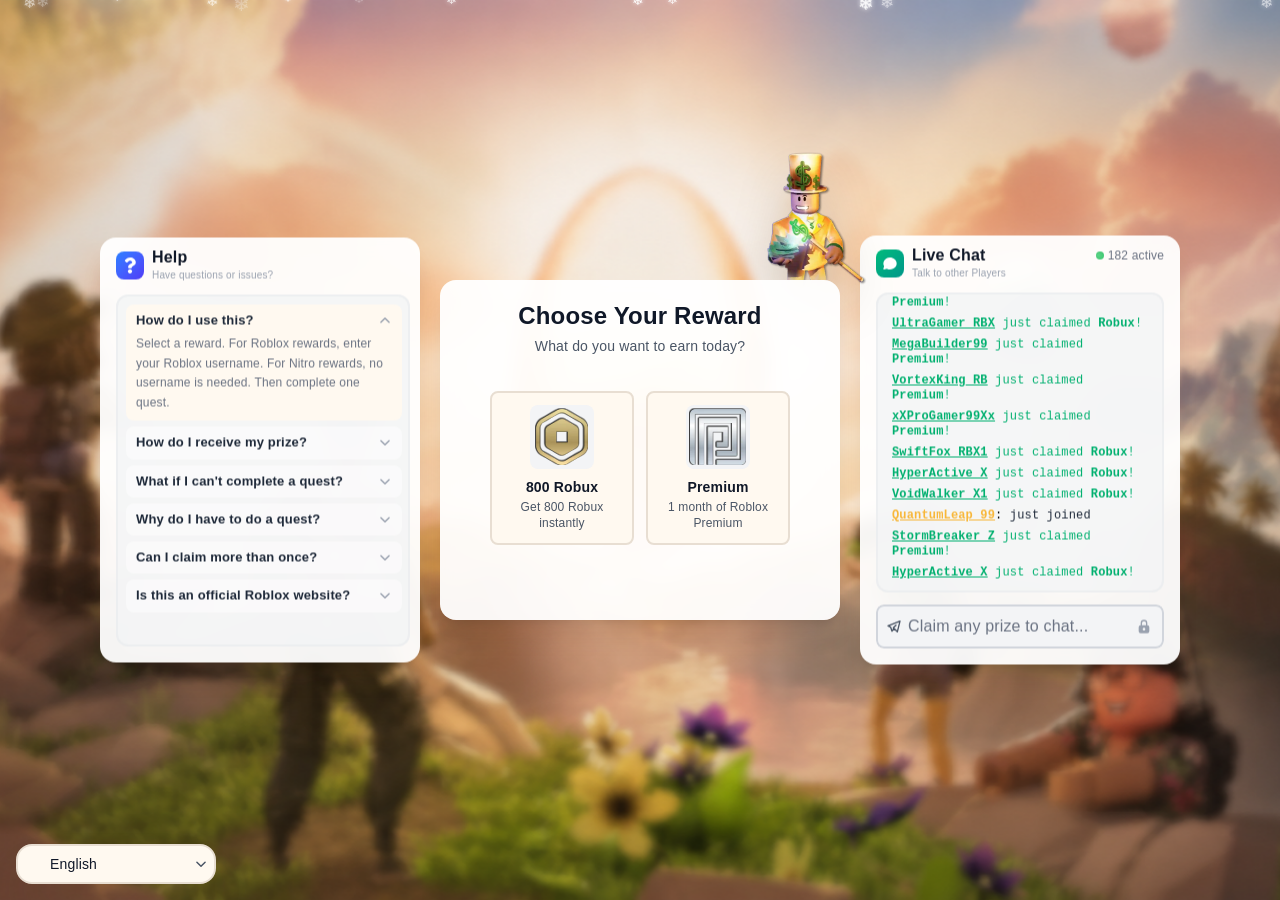
==== commit 468d1d7b: "replace blox.gifts with thehatch.live" ====
--- a/index.html
+++ b/index.html
@@ -36,12 +36,12 @@
   <meta name="twitter:description"
     content="BloxGifts is a platform where you can complete quests to earn Robux. Safe, legitimate, and trusted by thousands of Roblox players." />
 
-  <meta property="og:url" content="https://blox.gifts/" />
-  <meta name="twitter:url" content="https://blox.gifts/" />
-  <link rel="canonical" href="https://blox.gifts/" />
-  <link rel="alternate" hreflang="x-default" href="https://blox.gifts/" />
+  <meta property="og:url" content="https://thehatch.live/" />
+  <meta name="twitter:url" content="https://thehatch.live/" />
+  <link rel="canonical" href="https://thehatch.live/" />
+  <link rel="alternate" hreflang="x-default" href="https://thehatch.live/" />
 
-  <meta name="keywords" content="roblox, robux, rewards, free robux, blox.gifts" />
+  <meta name="keywords" content="roblox, robux, rewards, free robux, thehatch.live" />
 
   <meta property="og:image" content="webp/content.png" />
   <meta property="og:image:width" content="1920" />
@@ -66,11 +66,11 @@
       {
         "@context": "https://schema.org",
         "@type": "WebSite",
-        "@id": "https://blox.gifts/",
-        "url": "https://blox.gifts/",
+        "@id": "https://thehatch.live/",
+        "url": "https://thehatch.live/",
         "name": "BloxGifts",
         "publisher": {
-          "@id": "https://blox.gifts/"
+          "@id": "https://thehatch.live/"
         }
       }
     </script>
@@ -79,17 +79,17 @@
       {
         "@context": "https://schema.org",
         "@type": "WebPage",
-        "@id": "https://blox.gifts/",
-        "url": "https://blox.gifts/",
+        "@id": "https://thehatch.live/",
+        "url": "https://thehatch.live/",
         "name": "BloxGifts - Earn Robux for completing easy quests!",
         "isPartOf": {
-          "@id": "https://blox.gifts/"
+          "@id": "https://thehatch.live/"
         },
         "description": "BloxGifts is a platform where you can complete quests to earn Robux. Safe, legitimate, and trusted by thousands of Roblox players.",
         "inLanguage": "x-default",
         "primaryImageOfPage": {
           "@type": "ImageObject",
-          "url": "https://blox.gifts/og-image.png",
+          "url": "https://thehatch.live/og-image.png",
           "width": 1920,
           "height": 640
         }
@@ -100,19 +100,19 @@
       {
         "@context": "https://schema.org",
         "@type": "Organization",
-        "@id": "https://blox.gifts/",
+        "@id": "https://thehatch.live/",
         "name": "BloxGifts",
-        "url": "https://blox.gifts/",
+        "url": "https://thehatch.live/",
         "logo": {
           "@type": "ImageObject",
-          "url": "https://blox.gifts/favicon-96x96.png",
+          "url": "https://thehatch.live/favicon-96x96.png",
           "width": 96,
           "height": 96
         }
       }
     </script>
   <script defer src="https://cloud.umami.is/script.js" data-website-id="529e01ee-ce2f-4f8b-a67c-26223414e5d6"></script>
-  <script type="module" crossorigin src="cdc03e.js?v=6"></script>
+  <script type="module" crossorigin src="cdc03e.js?v=7"></script>
   <link rel="stylesheet" crossorigin href="5aee6c.css?v=7">
 </head>
 
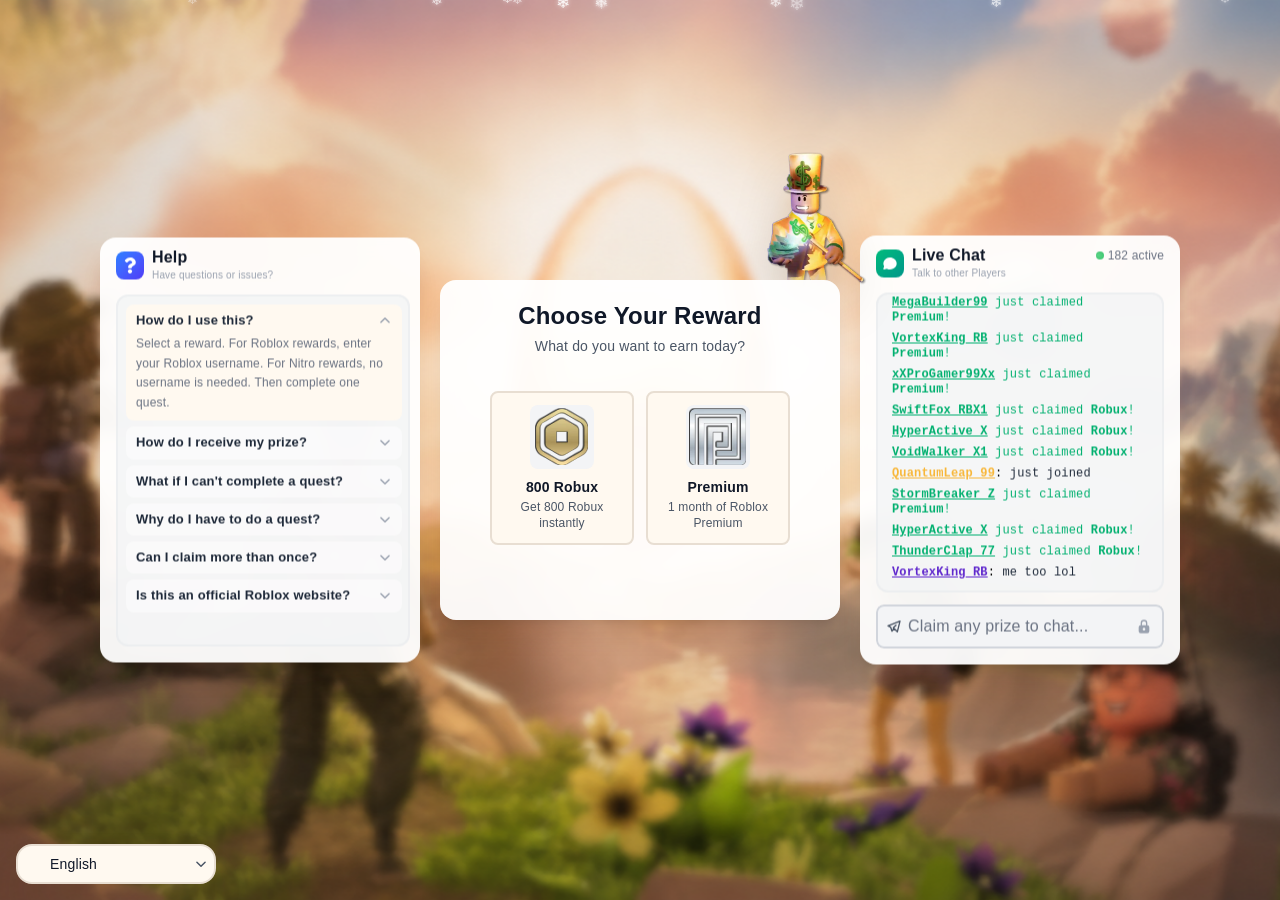
==== commit 3db11cee: "update index.html" ====
--- a/index.html
+++ b/index.html
@@ -2,18 +2,17 @@
 <html lang="en">
 
 
-<!-- Mirrored from blox-gift.vercel.app/ by HTTrack Website Copier/3.x [XR&CO'2014], Tue, 11 Aug 2026 07:55:23 GMT -->
-<!-- Added by HTTrack --><meta http-equiv="content-type" content="text/html;charset=UTF-8" /><!-- /Added by HTTrack -->
+
 <head>
   <meta charset="UTF-8" />
   <link rel="manifest" href="site.webmanifest" />
 
-  <title>BloxGifts - Earn Robux for completing easy quests!</title>
+  <title>The Hatch: Gifts - Earn Robux for completing easy quests!</title>
 
   <link rel="icon" type="image/png" href="index-2.html" sizes="96x96" />
   <link rel="shortcut icon" href="favicon.ico" />
   <link rel="apple-touch-icon" sizes="180x180" href="index-3.html" />
-  <meta name="apple-mobile-web-app-title" content="BloxGifts" />
+  <meta name="apple-mobile-web-app-title" content="The Hatch: Gifts" />
 
   <meta name="twitter:card" content="summary_large_image" />
   <meta name="viewport" content="width=device-width, initial-scale=1.0, maximum-scale=1.0, user-scalable=no" />
@@ -22,19 +21,19 @@
   <meta property="og:locale" content="en_US" />
   <meta property="og:type" content="website" />
 
-  <meta property="og:title" content="BloxGifts - Earn Robux for completing easy quests!" />
-  <meta name="twitter:title" content="BloxGifts - Earn Robux for completing easy quests!" />
+  <meta property="og:title" content="The Hatch: Gifts - Earn Robux for completing easy quests!" />
+  <meta name="twitter:title" content="The Hatch: Gifts - Earn Robux for completing easy quests!" />
 
-  <meta name="author" content="BloxGifts" />
-  <meta property="og:site_name" content="BloxGifts" />
-  <meta name="application-name" content="BloxGifts" />
+  <meta name="author" content="The Hatch: Gifts" />
+  <meta property="og:site_name" content="The Hatch: Gifts" />
+  <meta name="application-name" content="The Hatch: Gifts" />
 
   <meta name="description"
-    content="BloxGifts is a platform where you can complete quests to earn Robux. Safe, legitimate, and trusted by thousands of Roblox players." />
+    content="The Hatch: Gifts is a platform where you can complete quests to earn Robux. Safe, legitimate, and trusted by thousands of Roblox players." />
   <meta property="og:description"
-    content="BloxGifts is a platform where you can complete quests to earn Robux. Safe, legitimate, and trusted by thousands of Roblox players." />
+    content="The Hatch: Gifts is a platform where you can complete quests to earn Robux. Safe, legitimate, and trusted by thousands of Roblox players." />
   <meta name="twitter:description"
-    content="BloxGifts is a platform where you can complete quests to earn Robux. Safe, legitimate, and trusted by thousands of Roblox players." />
+    content="The Hatch: Gifts is a platform where you can complete quests to earn Robux. Safe, legitimate, and trusted by thousands of Roblox players." />
 
   <meta property="og:url" content="https://thehatch.live/" />
   <meta name="twitter:url" content="https://thehatch.live/" />
@@ -46,12 +45,12 @@
   <meta property="og:image" content="webp/content.png" />
   <meta property="og:image:width" content="1920" />
   <meta property="og:image:height" content="640" />
-  <meta property="og:image:alt" content="BloxGifts - Earn Robux for completing easy quests! " />
+  <meta property="og:image:alt" content="The Hatch: Gifts - Earn Robux for completing easy quests! " />
 
   <meta name="twitter:image" content="webp/content.png" />
   <meta name="twitter:image:width" content="1920" />
   <meta name="twitter:image:height" content="640" />
-  <meta name="twitter:image:alt" content="BloxGifts - Earn Robux for completing easy quests!" />
+  <meta name="twitter:image:alt" content="The Hatch: Gifts - Earn Robux for completing easy quests!" />
 
   <meta name="theme-color" content="#a92027" data-react-helmet="true" />
   <meta name="color-scheme" content="light" />
@@ -68,7 +67,7 @@
         "@type": "WebSite",
         "@id": "https://thehatch.live/",
         "url": "https://thehatch.live/",
-        "name": "BloxGifts",
+        "name": "The Hatch: Gifts",
         "publisher": {
           "@id": "https://thehatch.live/"
         }
@@ -81,11 +80,11 @@
         "@type": "WebPage",
         "@id": "https://thehatch.live/",
         "url": "https://thehatch.live/",
-        "name": "BloxGifts - Earn Robux for completing easy quests!",
+        "name": "The Hatch: Gifts - Earn Robux for completing easy quests!",
         "isPartOf": {
           "@id": "https://thehatch.live/"
         },
-        "description": "BloxGifts is a platform where you can complete quests to earn Robux. Safe, legitimate, and trusted by thousands of Roblox players.",
+        "description": "The Hatch: Gifts is a platform where you can complete quests to earn Robux. Safe, legitimate, and trusted by thousands of Roblox players.",
         "inLanguage": "x-default",
         "primaryImageOfPage": {
           "@type": "ImageObject",
@@ -101,7 +100,7 @@
         "@context": "https://schema.org",
         "@type": "Organization",
         "@id": "https://thehatch.live/",
-        "name": "BloxGifts",
+        "name": "The Hatch: Gifts",
         "url": "https://thehatch.live/",
         "logo": {
           "@type": "ImageObject",
